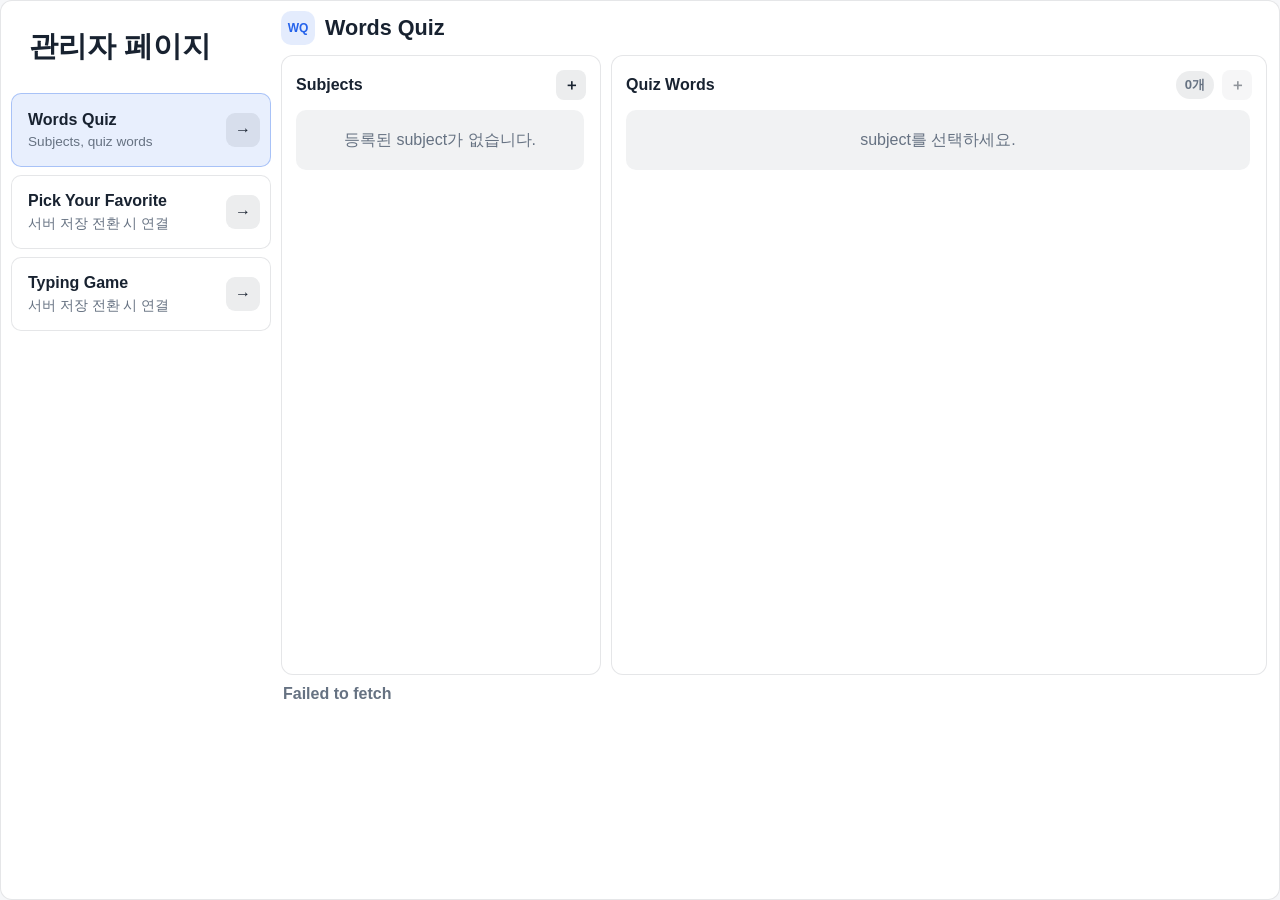
==== admin/index.html @ 8bca1c17 "관리자 페이지 추가" ====
<!doctype html>
<html lang="ko">
  <head>
    <meta charset="UTF-8" />
    <meta name="viewport" content="width=device-width, initial-scale=1.0" />
    <link rel="icon" href="../favicon.ico" type="image/x-icon" />
    <title>Playground Admin</title>
    <link rel="stylesheet" href="./styles.css" />
  </head>
  <body>
    <main class="admin-page">
      <section class="admin-shell">
        <aside class="admin-sidebar">
          <header class="admin-header">
            <h1>관리자 페이지</h1>
          </header>

          <nav class="module-nav" aria-label="관리 모듈">
            <div class="module-button is-active" data-module-id="words-quiz">
              <button class="module-button__select" type="button">
                <strong>Words Quiz</strong>
                <span>Subjects, quiz words</span>
              </button>
              <a class="module-button__link" href="../words-quiz/" aria-label="Words Quiz 페이지로 이동" title="페이지로 이동">→</a>
            </div>
            <div class="module-button" data-module-id="pick-your-favorite">
              <button class="module-button__select" type="button">
                <strong>Pick Your Favorite</strong>
                <span>서버 저장 전환 시 연결</span>
              </button>
              <a class="module-button__link" href="../pick-your-favorite/" aria-label="Pick Your Favorite 페이지로 이동" title="페이지로 이동">→</a>
            </div>
            <div class="module-button" data-module-id="typing-game">
              <button class="module-button__select" type="button">
                <strong>Typing Game</strong>
                <span>서버 저장 전환 시 연결</span>
              </button>
              <a class="module-button__link" href="../typing-game/" aria-label="Typing Game 페이지로 이동" title="페이지로 이동">→</a>
            </div>
          </nav>
        </aside>

        <section class="admin-content">
          <section class="module-panel" id="wordsQuizPanel" data-module-panel="words-quiz">
            <div class="panel-top">
              <div class="panel-title">
                <span class="panel-title__icon" aria-hidden="true">WQ</span>
                <h2>Words Quiz</h2>
              </div>
            </div>

            <div class="workspace-grid">
              <section class="data-panel">
                <div class="panel-heading">
                  <h3>Subjects</h3>
                  <div class="panel-heading__actions">
                    <button class="icon-button" id="newSubjectButton" type="button" aria-label="새 subject" title="새 subject">＋</button>
                  </div>
                </div>
                <div class="item-list" id="subjectList"></div>
              </section>

              <section class="data-panel words-panel">
                <div class="panel-heading">
                  <h3 id="wordListTitle">Quiz Words</h3>
                  <div class="panel-heading__actions">
                    <span class="count-pill" id="wordCountText">0개</span>
                    <button class="icon-button" id="newWordButton" type="button" aria-label="새 quiz word" title="새 quiz word">＋</button>
                  </div>
                </div>
                <div class="item-list word-list" id="wordList"></div>
              </section>
            </div>

            <p class="status-line" id="statusLine" aria-live="polite"></p>
          </section>

          <section class="module-panel is-hidden" data-module-panel="pick-your-favorite">
            <div class="empty-module">
              <h2>Pick Your Favorite</h2>
              <p>
                현재는 JSON/클라이언트 데이터 중심 구조입니다. 서버 저장 방식으로 전환되면 이 admin 모듈에 항목 추가, 편집, 삭제 화면을 연결할 수 있도록 영역을
                예약했습니다.
              </p>
            </div>
          </section>

          <section class="module-panel is-hidden" data-module-panel="typing-game">
            <div class="empty-module">
              <h2>Typing Game</h2>
              <p>문장 또는 단어 데이터가 API로 이동하면 동일한 admin 패턴으로 CRUD 기능을 추가할 수 있습니다.</p>
            </div>
          </section>
        </section>
      </section>
    </main>

    <dialog class="editor-dialog" id="subjectDialog">
      <form class="editor-form" id="subjectForm" method="dialog">
        <div class="form-title">
          <h3>Subject 편집</h3>
          <span id="subjectModeText">새 subject</span>
        </div>
        <input id="subjectIdInput" name="id" type="hidden" />
        <label>
          <span>Title</span>
          <input id="subjectTitleInput" name="title" type="text" required />
        </label>
        <label>
          <span>Description</span>
          <textarea id="subjectDescriptionInput" name="description" rows="3"></textarea>
        </label>
        <div class="form-actions">
          <button class="danger-button" id="deleteSubjectButton" type="button" disabled>삭제</button>
          <button class="ghost-button" id="cancelSubjectButton" type="button">취소</button>
          <button class="primary-button" type="submit">저장</button>
        </div>
      </form>
    </dialog>

    <dialog class="editor-dialog" id="wordDialog">
      <form class="editor-form" id="wordForm" method="dialog">
        <div class="form-title">
          <h3>Quiz Word 편집</h3>
          <span id="wordModeText">새 quiz word</span>
        </div>
        <input id="wordIdInput" name="id" type="hidden" />
        <label>
          <span>Subject</span>
          <input id="wordSubjectInput" name="subjectId" type="hidden" required />
          <div class="custom-select" id="wordSubjectSelect">
            <button class="custom-select__button" id="wordSubjectSelectButton" type="button" aria-haspopup="listbox" aria-expanded="false">Subject 선택</button>
            <div class="custom-select__menu" id="wordSubjectSelectMenu" role="listbox" hidden></div>
          </div>
        </label>
        <div class="form-row">
          <label>
            <span>Abbreviation</span>
            <input id="abbreviationInput" name="abbreviation" type="text" required />
          </label>
          <label>
            <span>Full name</span>
            <input id="fullNameInput" name="fullName" type="text" required />
          </label>
        </div>
        <label>
          <span>Description</span>
          <textarea id="wordDescriptionInput" name="description" rows="5"></textarea>
        </label>
        <div class="form-actions">
          <button class="ghost-button" id="cancelWordButton" type="button">취소</button>
          <button class="primary-button" type="submit">저장</button>
        </div>
      </form>
    </dialog>

    <dialog class="confirm-dialog" id="deleteWordDialog">
      <div class="confirm-dialog__content">
        <h3>Quiz Word 삭제</h3>
        <p id="deleteWordMessage">선택한 quiz word를 삭제할까요?</p>
        <div class="form-actions">
          <button class="ghost-button" id="cancelDeleteWordButton" type="button">취소</button>
          <button class="danger-button" id="confirmDeleteWordButton" type="button">삭제</button>
        </div>
      </div>
    </dialog>

    <dialog class="detail-dialog" id="wordDetailDialog">
      <div class="detail-dialog__content">
        <div class="detail-dialog__top">
          <div>
            <h3 id="wordDetailAbbreviation">Quiz Word</h3>
          </div>
          <button class="icon-button" id="closeWordDetailButton" type="button" aria-label="닫기" title="닫기">×</button>
        </div>
        <dl class="detail-list">
          <div>
            <dt>Full name</dt>
            <dd id="wordDetailFullName"></dd>
          </div>
          <div>
            <dt>Description</dt>
            <dd id="wordDetailDescription"></dd>
          </div>
        </dl>
      </div>
    </dialog>

    <script src="./admin.js"></script>
  </body>
</html>
---- admin/styles.css ----
:root {
  --page-bg: #f6f7f9;
  --panel: #fff;
  --line: rgba(23, 34, 48, 0.11);
  --text: #182230;
  --muted: #667282;
  --blue: #2563eb;
  --blue-dark: #1d4ed8;
  --danger: #dc2626;
  --danger-bg: rgba(220, 38, 38, 0.1);
}

* {
  box-sizing: border-box;
}

[hidden] {
  display: none !important;
}

html,
body {
  margin: 0;
  min-height: 100%;
}

body {
  min-height: 100vh;
  overflow: hidden;
  font-family: 'Segoe UI', Arial, sans-serif;
  color: var(--text);
  background: var(--page-bg);
}

button,
input,
select,
textarea {
  font: inherit;
}

button {
  cursor: pointer;
}

a {
  color: inherit;
}

.admin-page {
  height: 100vh;
  padding: 0px;
  overflow: hidden;
}

.admin-header,
.admin-shell,
.admin-sidebar,
.data-panel,
.editor-form,
.editor-dialog,
.empty-module {
  border: 1px solid var(--line);
  background: var(--panel);
}

.admin-header {
  display: flex;
  align-items: center;
  justify-content: space-between;
  gap: 16px;
  border: 0;
  padding: 16px 18px;
  border-radius: 12px;
}

h1,
h2,
h3 {
  margin: 0;
}

h1 {
  font-size: 1.8rem;
}

h2 {
  font-size: 1.35rem;
}

h3 {
  font-size: 1rem;
}

.admin-links,
.form-actions,
.panel-heading,
.panel-top,
.form-title {
  display: flex;
  align-items: center;
  gap: 10px;
}

.admin-links a,
.ghost-button,
.primary-button,
.danger-button {
  min-height: 38px;
  display: inline-flex;
  align-items: center;
  justify-content: center;
  border: 0;
  border-radius: 10px;
  padding: 8px 12px;
  font-weight: 800;
  text-decoration: none;
  white-space: nowrap;
}

.admin-links a,
.ghost-button {
  background: rgba(23, 34, 48, 0.08);
  color: var(--text);
}

.primary-button {
  background: var(--blue);
  color: white;
  box-shadow: 0 10px 20px rgba(37, 99, 235, 0.16);
}

.primary-button:hover {
  background: var(--blue-dark);
}

.danger-button {
  background: var(--danger-bg);
  color: var(--danger);
}

button:disabled {
  cursor: not-allowed;
  opacity: 0.48;
}

.admin-shell {
  height: 100%;
  min-height: 0;
  display: grid;
  grid-template-columns: 260px minmax(0, 1fr);
  gap: 10px;
  padding: 10px;
  border-radius: 12px;
  overflow: hidden;
}

.admin-sidebar {
  min-height: 0;
  display: grid;
  grid-template-rows: auto minmax(0, 1fr);
  gap: 10px;
  padding: 0;
  border: 0;
  border-radius: 12px;
  overflow: hidden;
}

.module-nav {
  display: grid;
  align-content: start;
  gap: 8px;
  border: 0;
  overflow-y: auto;
}

.module-button {
  width: 100%;
  min-height: 74px;
  display: grid;
  grid-template-columns: minmax(0, 1fr) 34px;
  align-items: center;
  gap: 8px;
  padding: 10px;
  border: 1px solid var(--line);
  border-radius: 10px;
  background: rgba(255, 255, 255, 0.62);
  color: var(--text);
  text-align: left;
}

.module-button__select {
  min-width: 0;
  display: grid;
  gap: 5px;
  border: 0;
  background: transparent;
  color: inherit;
  text-align: left;
}

.module-button__link {
  width: 34px;
  height: 34px;
  display: inline-grid;
  place-items: center;
  border-radius: 9px;
  background: rgba(23, 34, 48, 0.08);
  color: var(--text);
  font-weight: 900;
  text-decoration: none;
}

.module-button__link:hover {
  background: rgba(37, 99, 235, 0.14);
  color: var(--blue);
}

.module-button.is-active {
  border-color: rgba(37, 99, 235, 0.32);
  background: rgba(37, 99, 235, 0.1);
}

.module-button__select span {
  color: var(--muted);
  font-size: 0.85rem;
}

.admin-content {
  height: 100%;
  min-width: 0;
  overflow-x: hidden;
  overflow-y: auto;
  padding-right: 2px;
}

.module-panel.is-hidden {
  display: none;
}

.panel-top {
  justify-content: space-between;
  margin-bottom: 10px;
}

.panel-title {
  display: flex;
  align-items: center;
  gap: 10px;
}

.panel-title__icon {
  width: 34px;
  height: 34px;
  display: inline-grid;
  place-items: center;
  border-radius: 10px;
  background: rgba(37, 99, 235, 0.12);
  color: var(--blue);
  font-size: 0.75rem;
  font-weight: 900;
}

.workspace-grid {
  min-height: 0;
  display: grid;
  grid-template-columns: 320px minmax(0, 1fr);
  gap: 10px;
}

.data-panel,
.editor-form,
.editor-dialog,
.empty-module {
  border-radius: 12px;
}

.data-panel {
  min-height: 620px;
  display: flex;
  flex-direction: column;
  padding: 14px;
  overflow: hidden;
}

.panel-heading {
  flex: 0 0 auto;
  justify-content: space-between;
  margin-bottom: 10px;
}

.panel-heading__actions {
  display: flex;
  align-items: center;
  gap: 8px;
}

.count-pill {
  padding: 5px 9px;
  border-radius: 999px;
  background: rgba(23, 34, 48, 0.08);
  color: var(--muted);
  font-size: 0.82rem;
  font-weight: 800;
}

.item-list {
  flex: 1;
  min-height: 0;
  display: grid;
  align-content: start;
  gap: 8px;
  overflow-y: auto;
  padding-right: 2px;
}

.item-card {
  position: relative;
  width: 100%;
  display: grid;
  gap: 5px;
  padding: 12px;
  border: 1px solid var(--line);
  border-radius: 10px;
  background: rgba(255, 255, 255, 0.72);
  color: var(--text);
  text-align: left;
}

.item-card.is-current {
  border-color: rgba(37, 99, 235, 0.38);
  background: rgba(37, 99, 235, 0.1);
}

.item-card strong {
  font-size: 0.98rem;
}

.item-card span,
.item-card p {
  margin: 0;
  color: var(--muted);
  font-size: 0.88rem;
  line-height: 1.45;
}

.word-list .item-card {
  padding-right: 88px;
}

.subject-item {
  padding: 0;
}

.subject-item__content {
  width: 100%;
  display: grid;
  gap: 5px;
  padding: 12px 88px 12px 12px;
  border: 0;
  background: transparent;
  color: inherit;
  text-align: left;
}

.word-item__content {
  display: grid;
  grid-template-columns: minmax(74px, auto) minmax(0, 1fr);
  gap: 5px;
  cursor: pointer;
}

.word-item__content p {
  grid-column: 1 / -1;
}

.subject-item__actions,
.word-item__actions {
  position: absolute;
  top: 8px;
  right: 8px;
  display: flex;
  gap: 6px;
  opacity: 0;
  pointer-events: none;
  transition: opacity 0.16s ease;
}

.subject-item:hover .subject-item__actions,
.subject-item:focus-within .subject-item__actions,
.word-item:hover .word-item__actions,
.word-item:focus-within .word-item__actions {
  opacity: 1;
  pointer-events: auto;
}

.icon-button {
  width: 30px;
  height: 30px;
  display: inline-grid;
  place-items: center;
  border: 0;
  border-radius: 8px;
  background: rgba(23, 34, 48, 0.08);
  color: var(--text);
  font-size: 0.95rem;
  font-weight: 900;
}

.icon-button:hover {
  background: rgba(37, 99, 235, 0.14);
}

.icon-button--danger {
  color: var(--danger);
}

.icon-button--danger:hover {
  background: var(--danger-bg);
}

.editor-form {
  display: grid;
  gap: 12px;
  padding: 14px;
}

.editor-dialog {
  width: min(620px, calc(100vw - 32px));
  padding: 0;
  color: var(--text);
}

.confirm-dialog {
  width: min(420px, calc(100vw - 32px));
  padding: 0;
  border: 1px solid var(--line);
  border-radius: 12px;
  background: var(--panel);
  color: var(--text);
}

.detail-dialog {
  width: min(560px, calc(100vw - 32px));
  padding: 0;
  border: 1px solid var(--line);
  border-radius: 16px;
  background: var(--panel);
  color: var(--text);
  box-shadow: 0 24px 70px rgba(23, 34, 48, 0.2);
}

.editor-dialog::backdrop,
.confirm-dialog::backdrop,
.detail-dialog::backdrop {
  background: rgba(23, 34, 48, 0.38);
}

.detail-dialog__content {
  display: grid;
  gap: 16px;
  padding: 18px;
}

.detail-dialog__top {
  display: flex;
  align-items: flex-start;
  justify-content: space-between;
  gap: 12px;
  padding: 16px;
  border-radius: 14px;
  background: linear-gradient(135deg, rgba(37, 99, 235, 0.12), rgba(23, 34, 48, 0.04));
}

.detail-dialog__label {
  margin: 0 0 6px;
  color: var(--muted);
  font-size: 0.76rem;
  font-weight: 900;
  letter-spacing: 0.08em;
  text-transform: uppercase;
}

.detail-dialog__top h3 {
  font-size: 1.7rem;
  line-height: 1.1;
}

.detail-list {
  display: grid;
  gap: 10px;
  margin: 0;
}

.detail-list div {
  display: grid;
  gap: 6px;
  padding: 14px;
  border: 1px solid rgba(23, 34, 48, 0.08);
  border-radius: 12px;
  background: rgba(246, 247, 249, 0.72);
}

.detail-list dt {
  color: var(--muted);
  font-size: 0.76rem;
  font-weight: 900;
  letter-spacing: 0.06em;
  text-transform: uppercase;
}

.detail-list dd {
  margin: 0;
  color: #4f5f72;
  line-height: 1.55;
  white-space: pre-line;
}

#wordDetailDescription {
  color: #7a8797;
  font-size: 0.92rem;
}

.confirm-dialog__content {
  display: grid;
  gap: 12px;
  padding: 16px;
}

.confirm-dialog__content p {
  margin: 0;
  color: var(--muted);
  line-height: 1.5;
}

.form-title {
  justify-content: space-between;
}

.form-title span {
  color: var(--muted);
  font-size: 0.85rem;
  font-weight: 800;
}

label {
  display: grid;
  gap: 7px;
  color: var(--muted);
  font-size: 0.84rem;
  font-weight: 800;
}

input,
select,
textarea {
  width: 100%;
  min-height: 42px;
  padding: 10px 12px;
  border: 1px solid rgba(23, 34, 48, 0.14);
  border-radius: 10px;
  background: rgba(255, 255, 255, 0.9);
  color: var(--text);
  outline: none;
}

textarea {
  resize: vertical;
  line-height: 1.5;
}

input:focus,
select:focus,
textarea:focus {
  border-color: rgba(37, 99, 235, 0.48);
  box-shadow: 0 0 0 3px rgba(37, 99, 235, 0.1);
}

.custom-select {
  position: relative;
}

.custom-select__button {
  width: 100%;
  min-height: 42px;
  display: flex;
  align-items: center;
  justify-content: space-between;
  padding: 10px 12px;
  border: 1px solid rgba(23, 34, 48, 0.14);
  border-radius: 10px;
  background: rgba(255, 255, 255, 0.9);
  color: var(--text);
  text-align: left;
}

.custom-select__button::after {
  content: '▾';
  color: var(--muted);
  font-size: 0.85rem;
}

.custom-select__button:focus-visible {
  border-color: rgba(37, 99, 235, 0.48);
  box-shadow: 0 0 0 3px rgba(37, 99, 235, 0.1);
  outline: none;
}

.custom-select__menu {
  position: absolute;
  z-index: 30;
  top: calc(100% + 6px);
  left: 0;
  right: 0;
  max-height: 220px;
  display: grid;
  gap: 4px;
  overflow-y: auto;
  padding: 6px;
  border: 1px solid var(--line);
  border-radius: 10px;
  background: var(--panel);
  box-shadow: 0 18px 40px rgba(23, 34, 48, 0.14);
}

.custom-select__option {
  min-height: 36px;
  padding: 8px 10px;
  border: 0;
  border-radius: 8px;
  background: transparent;
  color: var(--text);
  text-align: left;
}

.custom-select__option:hover,
.custom-select__option.is-selected {
  background: rgba(37, 99, 235, 0.1);
}

.form-row {
  display: grid;
  grid-template-columns: 0.7fr 1.3fr;
  gap: 10px;
}

.form-actions {
  justify-content: flex-end;
  flex-wrap: wrap;
}

.status-line {
  min-height: 1.5em;
  margin: 10px 2px 0;
  color: var(--muted);
  font-weight: 700;
}

.empty-state,
.empty-module {
  color: var(--muted);
  line-height: 1.5;
}

.empty-state {
  padding: 18px;
  border-radius: 10px;
  background: rgba(23, 34, 48, 0.06);
  text-align: center;
}

.empty-module {
  min-height: 420px;
  display: grid;
  place-content: center;
  gap: 8px;
  padding: 28px;
  text-align: center;
}

.empty-module p:last-child {
  max-width: 620px;
  margin: 0;
}

@media (max-width: 1180px) {
  .workspace-grid {
    grid-template-columns: 280px minmax(0, 1fr);
  }
}

@media (max-width: 820px) {
  body,
  .admin-page {
    height: auto;
    min-height: 100vh;
    overflow: visible;
  }

  .admin-page {
    padding: 0px;
  }

  .admin-header,
  .admin-shell,
  .admin-sidebar,
  .workspace-grid,
  .form-row {
    grid-template-columns: 1fr;
  }

  .admin-header {
    align-items: stretch;
    flex-direction: column;
  }

  .admin-shell {
    height: auto;
    min-height: 0;
    overflow: visible;
  }

  .admin-sidebar {
    overflow: visible;
  }

  .module-nav,
  .admin-content {
    overflow: visible;
  }

  .data-panel {
    min-height: 320px;
  }

  .admin-links,
  .form-actions {
    justify-content: flex-start;
    flex-wrap: wrap;
  }
}
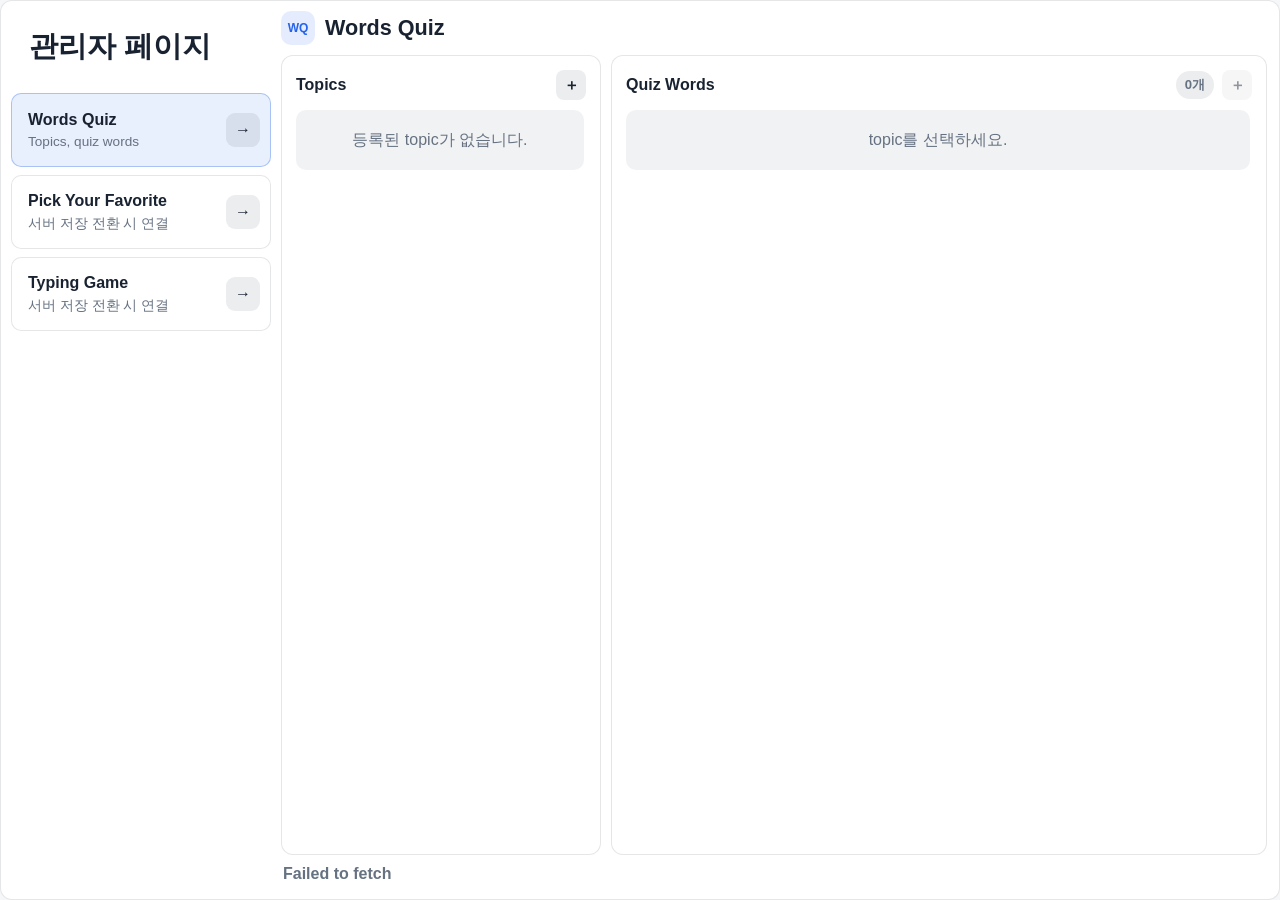
==== commit 1623e4b2: "db 테이블이름 변경" ====
--- a/admin/index.html
+++ b/admin/index.html
@@ -19,7 +19,7 @@
             <div class="module-button is-active" data-module-id="words-quiz">
               <button class="module-button__select" type="button">
                 <strong>Words Quiz</strong>
-                <span>Subjects, quiz words</span>
+                <span>Topics, quiz words</span>
               </button>
               <a class="module-button__link" href="../words-quiz/" aria-label="Words Quiz 페이지로 이동" title="페이지로 이동">→</a>
             </div>
@@ -52,12 +52,12 @@
             <div class="workspace-grid">
               <section class="data-panel">
                 <div class="panel-heading">
-                  <h3>Subjects</h3>
+                  <h3>Topics</h3>
                   <div class="panel-heading__actions">
-                    <button class="icon-button" id="newSubjectButton" type="button" aria-label="새 subject" title="새 subject">＋</button>
+                    <button class="icon-button" id="newTopicButton" type="button" aria-label="새 topic" title="새 topic">＋</button>
                   </div>
                 </div>
-                <div class="item-list" id="subjectList"></div>
+                <div class="item-list" id="topicList"></div>
               </section>
 
               <section class="data-panel words-panel">
@@ -95,24 +95,24 @@
       </section>
     </main>
 
-    <dialog class="editor-dialog" id="subjectDialog">
-      <form class="editor-form" id="subjectForm" method="dialog">
+    <dialog class="editor-dialog" id="topicDialog">
+      <form class="editor-form" id="topicForm" method="dialog">
         <div class="form-title">
-          <h3>Subject 편집</h3>
-          <span id="subjectModeText">새 subject</span>
+          <h3>Topic 편집</h3>
+          <span id="topicModeText">새 topic</span>
         </div>
-        <input id="subjectIdInput" name="id" type="hidden" />
+        <input id="topicIdInput" name="id" type="hidden" />
         <label>
           <span>Title</span>
-          <input id="subjectTitleInput" name="title" type="text" required />
+          <input id="topicTitleInput" name="title" type="text" required />
         </label>
         <label>
           <span>Description</span>
-          <textarea id="subjectDescriptionInput" name="description" rows="3"></textarea>
+          <textarea id="topicDescriptionInput" name="description" rows="3"></textarea>
         </label>
         <div class="form-actions">
-          <button class="danger-button" id="deleteSubjectButton" type="button" disabled>삭제</button>
-          <button class="ghost-button" id="cancelSubjectButton" type="button">취소</button>
+          <button class="danger-button" id="deleteTopicButton" type="button" disabled>삭제</button>
+          <button class="ghost-button" id="cancelTopicButton" type="button">취소</button>
           <button class="primary-button" type="submit">저장</button>
         </div>
       </form>
@@ -126,11 +126,11 @@
         </div>
         <input id="wordIdInput" name="id" type="hidden" />
         <label>
-          <span>Subject</span>
-          <input id="wordSubjectInput" name="subjectId" type="hidden" required />
-          <div class="custom-select" id="wordSubjectSelect">
-            <button class="custom-select__button" id="wordSubjectSelectButton" type="button" aria-haspopup="listbox" aria-expanded="false">Subject 선택</button>
-            <div class="custom-select__menu" id="wordSubjectSelectMenu" role="listbox" hidden></div>
+          <span>Topic</span>
+          <input id="wordTopicInput" name="topicId" type="hidden" required />
+          <div class="custom-select" id="wordTopicSelect">
+            <button class="custom-select__button" id="wordTopicSelectButton" type="button" aria-haspopup="listbox" aria-expanded="false">Topic 선택</button>
+            <div class="custom-select__menu" id="wordTopicSelectMenu" role="listbox" hidden></div>
           </div>
         </label>
         <div class="form-row">
@@ -186,6 +186,7 @@
       </div>
     </dialog>
 
+    <script src="../shared/cloudflare-api.js"></script>
     <script src="./admin.js"></script>
   </body>
 </html>
--- a/admin/styles.css
+++ b/admin/styles.css
@@ -228,10 +228,19 @@
 
 .admin-content {
   height: 100%;
+  min-height: 0;
   min-width: 0;
   overflow-x: hidden;
   overflow-y: auto;
   padding-right: 2px;
+}
+
+.module-panel {
+  height: 100%;
+  min-height: 0;
+  display: flex;
+  flex-direction: column;
+  overflow: hidden;
 }
 
 .module-panel.is-hidden {
@@ -262,6 +271,7 @@
 }
 
 .workspace-grid {
+  flex: 1;
   min-height: 0;
   display: grid;
   grid-template-columns: 320px minmax(0, 1fr);
@@ -276,7 +286,7 @@
 }
 
 .data-panel {
-  min-height: 620px;
+  min-height: 0;
   display: flex;
   flex-direction: column;
   padding: 14px;
@@ -348,11 +358,11 @@
   padding-right: 88px;
 }
 
-.subject-item {
+.topic-item {
   padding: 0;
 }
 
-.subject-item__content {
+.topic-item__content {
   width: 100%;
   display: grid;
   gap: 5px;
@@ -374,7 +384,7 @@
   grid-column: 1 / -1;
 }
 
-.subject-item__actions,
+.topic-item__actions,
 .word-item__actions {
   position: absolute;
   top: 8px;
@@ -386,8 +396,8 @@
   transition: opacity 0.16s ease;
 }
 
-.subject-item:hover .subject-item__actions,
-.subject-item:focus-within .subject-item__actions,
+.topic-item:hover .topic-item__actions,
+.topic-item:focus-within .topic-item__actions,
 .word-item:hover .word-item__actions,
 .word-item:focus-within .word-item__actions {
   opacity: 1;
@@ -729,6 +739,11 @@
     overflow: visible;
   }
 
+  .module-panel {
+    height: auto;
+    overflow: visible;
+  }
+
   .data-panel {
     min-height: 320px;
   }
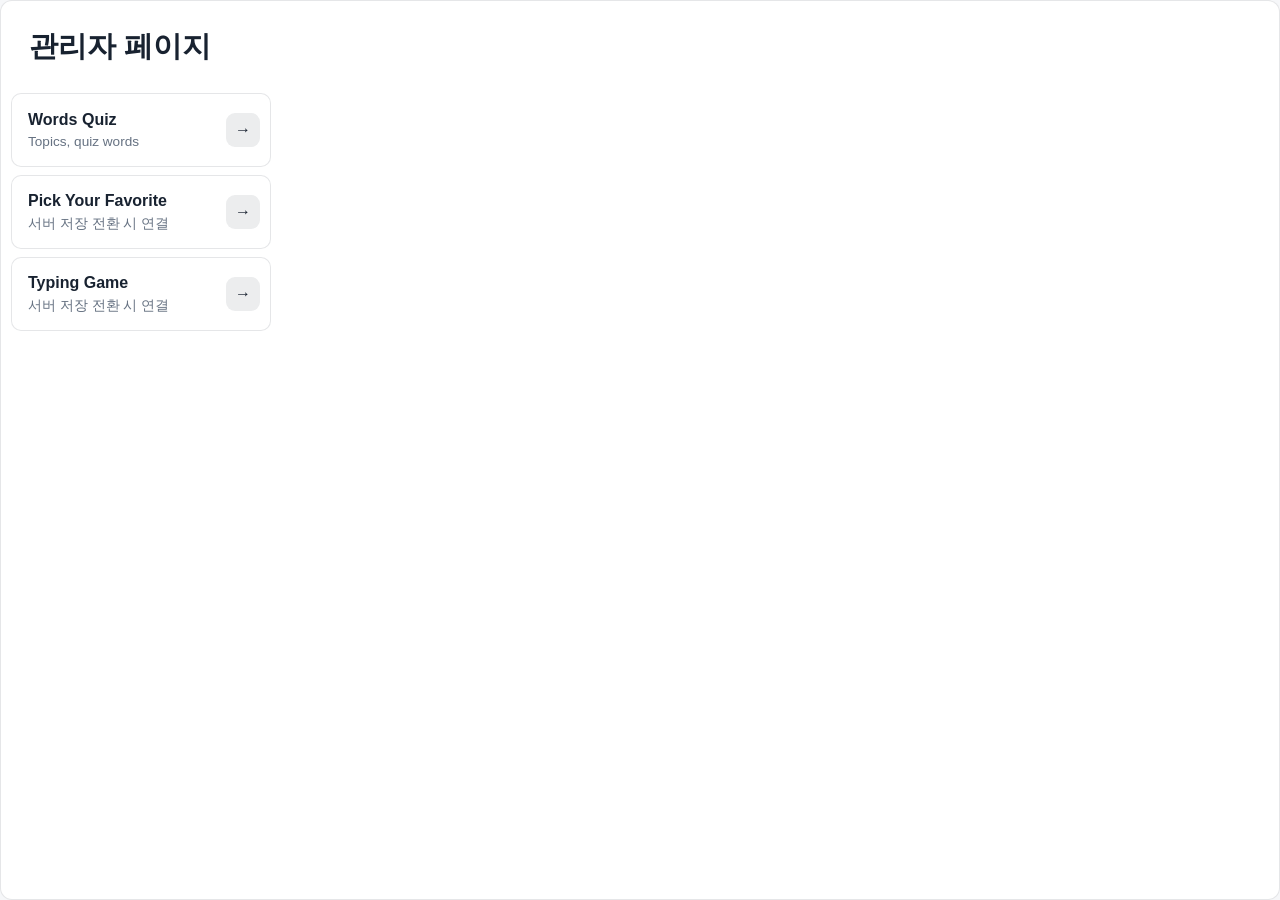
==== commit 502ef85d: "메뉴를 json 파일로 변경" ====
--- a/admin/index.html
+++ b/admin/index.html
@@ -16,7 +16,7 @@
           </header>
 
           <nav class="module-nav" aria-label="관리 모듈">
-            <div class="module-button is-active" data-module-id="words-quiz">
+            <div class="module-button" data-module-id="words-quiz">
               <button class="module-button__select" type="button">
                 <strong>Words Quiz</strong>
                 <span>Topics, quiz words</span>
@@ -41,7 +41,7 @@
         </aside>
 
         <section class="admin-content">
-          <section class="module-panel" id="wordsQuizPanel" data-module-panel="words-quiz">
+          <section class="module-panel is-hidden" id="wordsQuizPanel" data-module-panel="words-quiz">
             <div class="panel-top">
               <div class="panel-title">
                 <span class="panel-title__icon" aria-hidden="true">WQ</span>
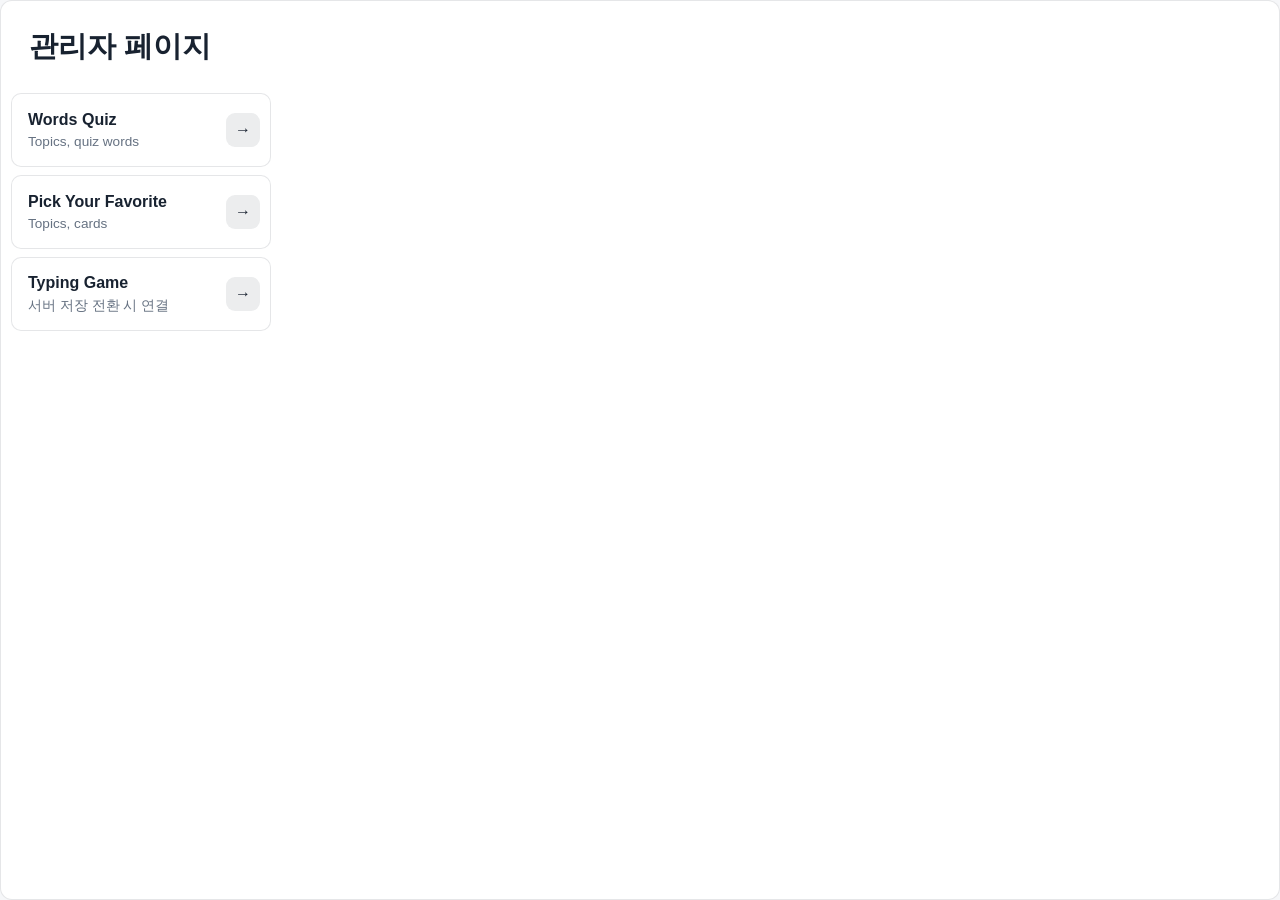
==== commit 2479be23: "json 파일제거후 서버에 api 사용하도록 변경" ====
--- a/admin/index.html
+++ b/admin/index.html
@@ -26,7 +26,7 @@
             <div class="module-button" data-module-id="pick-your-favorite">
               <button class="module-button__select" type="button">
                 <strong>Pick Your Favorite</strong>
-                <span>서버 저장 전환 시 연결</span>
+                <span>Topics, cards</span>
               </button>
               <a class="module-button__link" href="../pick-your-favorite/" aria-label="Pick Your Favorite 페이지로 이동" title="페이지로 이동">→</a>
             </div>
@@ -75,14 +75,38 @@
             <p class="status-line" id="statusLine" aria-live="polite"></p>
           </section>
 
-          <section class="module-panel is-hidden" data-module-panel="pick-your-favorite">
-            <div class="empty-module">
-              <h2>Pick Your Favorite</h2>
-              <p>
-                현재는 JSON/클라이언트 데이터 중심 구조입니다. 서버 저장 방식으로 전환되면 이 admin 모듈에 항목 추가, 편집, 삭제 화면을 연결할 수 있도록 영역을
-                예약했습니다.
-              </p>
-            </div>
+          <section class="module-panel is-hidden" id="favoritePanel" data-module-panel="pick-your-favorite">
+            <div class="panel-top">
+              <div class="panel-title">
+                <span class="panel-title__icon" aria-hidden="true">PF</span>
+                <h2>Pick Your Favorite</h2>
+              </div>
+            </div>
+
+            <div class="workspace-grid">
+              <section class="data-panel">
+                <div class="panel-heading">
+                  <h3>Favorite Topics</h3>
+                  <div class="panel-heading__actions">
+                    <button class="icon-button" id="newFavoriteTopicButton" type="button" aria-label="새 favorite topic" title="새 favorite topic">＋</button>
+                  </div>
+                </div>
+                <div class="item-list" id="favoriteTopicList"></div>
+              </section>
+
+              <section class="data-panel words-panel">
+                <div class="panel-heading">
+                  <h3 id="favoriteCardListTitle">Favorite Cards</h3>
+                  <div class="panel-heading__actions">
+                    <span class="count-pill" id="favoriteCardCountText">0개</span>
+                    <button class="icon-button" id="newFavoriteCardButton" type="button" aria-label="새 favorite card" title="새 favorite card">＋</button>
+                  </div>
+                </div>
+                <div class="item-list word-list" id="favoriteCardList"></div>
+              </section>
+            </div>
+
+            <p class="status-line" id="favoriteStatusLine" aria-live="polite"></p>
           </section>
 
           <section class="module-panel is-hidden" data-module-panel="typing-game">
@@ -154,6 +178,96 @@
       </form>
     </dialog>
 
+    <dialog class="editor-dialog" id="favoriteTopicDialog">
+      <form class="editor-form" id="favoriteTopicForm" method="dialog">
+        <div class="form-title">
+          <h3>Favorite Topic 편집</h3>
+          <span id="favoriteTopicModeText">새 favorite topic</span>
+        </div>
+        <input id="favoriteTopicIdInput" name="id" type="hidden" />
+        <div class="form-row">
+          <label>
+            <span>Value</span>
+            <input id="favoriteTopicValueInput" name="value" type="text" required />
+          </label>
+          <label>
+            <span>Era</span>
+            <input id="favoriteTopicEraInput" name="era" type="number" inputmode="numeric" />
+          </label>
+        </div>
+        <label>
+          <span>Label</span>
+          <input id="favoriteTopicLabelInput" name="label" type="text" required />
+        </label>
+        <div class="form-row">
+          <label>
+            <span>Country</span>
+            <input id="favoriteTopicCountryInput" name="country" type="text" />
+          </label>
+          <label>
+            <span>Icon</span>
+            <input id="favoriteTopicIconInput" name="icon" type="text" />
+          </label>
+        </div>
+        <div class="form-actions">
+          <button class="danger-button" id="deleteFavoriteTopicButton" type="button" disabled>삭제</button>
+          <button class="ghost-button" id="cancelFavoriteTopicButton" type="button">취소</button>
+          <button class="primary-button" type="submit">저장</button>
+        </div>
+      </form>
+    </dialog>
+
+    <dialog class="editor-dialog" id="favoriteCardDialog">
+      <form class="editor-form" id="favoriteCardForm" method="dialog">
+        <div class="form-title">
+          <h3>Favorite Card 편집</h3>
+          <span id="favoriteCardModeText">새 favorite card</span>
+        </div>
+        <input id="favoriteCardIdInput" name="id" type="hidden" />
+        <label>
+          <span>Topic</span>
+          <input id="favoriteCardTopicInput" name="topicId" type="hidden" required />
+          <div class="custom-select" id="favoriteCardTopicSelect">
+            <button class="custom-select__button" id="favoriteCardTopicSelectButton" type="button" aria-haspopup="listbox" aria-expanded="false">Topic 선택</button>
+            <div class="custom-select__menu" id="favoriteCardTopicSelectMenu" role="listbox" hidden></div>
+          </div>
+        </label>
+        <div class="form-row">
+          <label>
+            <span>Source card ID</span>
+            <input id="favoriteSourceCardIdInput" name="sourceCardId" type="number" inputmode="numeric" required />
+          </label>
+          <label>
+            <span>Name</span>
+            <input id="favoriteCardNameInput" name="name" type="text" required />
+          </label>
+        </div>
+        <label>
+          <span>Description</span>
+          <textarea id="favoriteCardDescriptionInput" name="description" rows="3"></textarea>
+        </label>
+        <label>
+          <span>Image</span>
+          <input id="favoriteCardImageInput" name="image" type="text" />
+        </label>
+        <div class="form-actions">
+          <button class="ghost-button" id="cancelFavoriteCardButton" type="button">취소</button>
+          <button class="primary-button" type="submit">저장</button>
+        </div>
+      </form>
+    </dialog>
+
+    <dialog class="confirm-dialog" id="deleteFavoriteCardDialog">
+      <div class="confirm-dialog__content">
+        <h3>Favorite Card 삭제</h3>
+        <p id="deleteFavoriteCardMessage">선택한 favorite card를 삭제할까요?</p>
+        <div class="form-actions">
+          <button class="ghost-button" id="cancelDeleteFavoriteCardButton" type="button">취소</button>
+          <button class="danger-button" id="confirmDeleteFavoriteCardButton" type="button">삭제</button>
+        </div>
+      </div>
+    </dialog>
+
     <dialog class="confirm-dialog" id="deleteWordDialog">
       <div class="confirm-dialog__content">
         <h3>Quiz Word 삭제</h3>
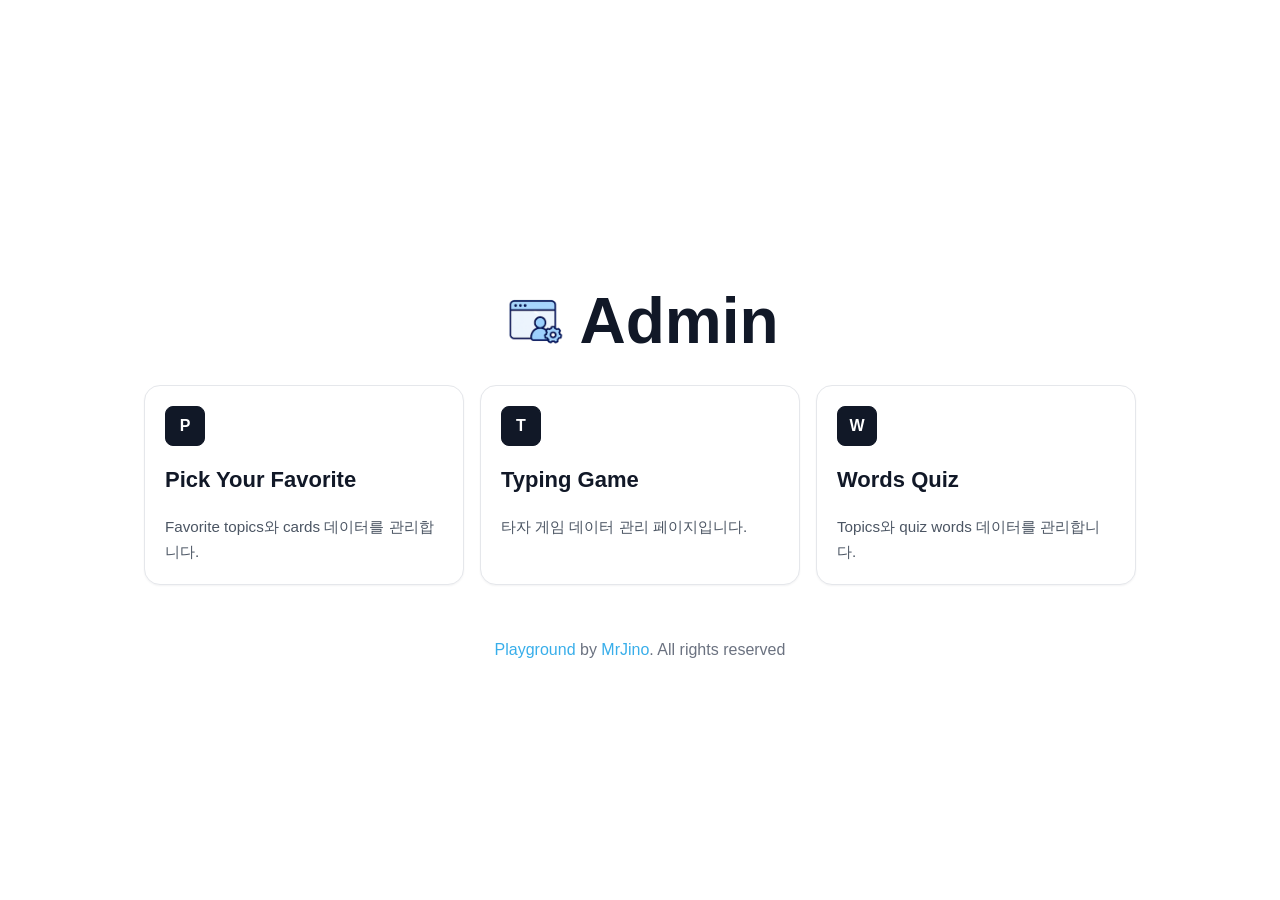
==== commit 2ee553bd: "admin 페이지" ====
--- a/admin/index.html
+++ b/admin/index.html
@@ -7,300 +7,44 @@
     <title>Playground Admin</title>
     <link rel="stylesheet" href="./styles.css" />
   </head>
-  <body>
-    <main class="admin-page">
-      <section class="admin-shell">
-        <aside class="admin-sidebar">
-          <header class="admin-header">
-            <h1>관리자 페이지</h1>
-          </header>
+  <body class="admin-home-body">
+    <main class="admin-home-page">
+      <div class="admin-home-inner">
+        <header class="admin-home-header fade-in">
+          <div class="admin-brand">
+            <img src="../assets/icons/admin_icon.png" alt="" class="admin-brand__icon" aria-hidden="true" />
+            <span class="admin-brand__text">
+              <strong>Admin</strong>
+            </span>
+          </div>
+        </header>
 
-          <nav class="module-nav" aria-label="관리 모듈">
-            <div class="module-button" data-module-id="words-quiz">
-              <button class="module-button__select" type="button">
-                <strong>Words Quiz</strong>
-                <span>Topics, quiz words</span>
-              </button>
-              <a class="module-button__link" href="../words-quiz/" aria-label="Words Quiz 페이지로 이동" title="페이지로 이동">→</a>
-            </div>
-            <div class="module-button" data-module-id="pick-your-favorite">
-              <button class="module-button__select" type="button">
-                <strong>Pick Your Favorite</strong>
-                <span>Topics, cards</span>
-              </button>
-              <a class="module-button__link" href="../pick-your-favorite/" aria-label="Pick Your Favorite 페이지로 이동" title="페이지로 이동">→</a>
-            </div>
-            <div class="module-button" data-module-id="typing-game">
-              <button class="module-button__select" type="button">
-                <strong>Typing Game</strong>
-                <span>서버 저장 전환 시 연결</span>
-              </button>
-              <a class="module-button__link" href="../typing-game/" aria-label="Typing Game 페이지로 이동" title="페이지로 이동">→</a>
-            </div>
-          </nav>
-        </aside>
+        <section class="admin-app-grid" aria-label="관리 페이지 메뉴">
+          <a class="admin-app-card fade-in delay-1" href="./pick-your-favorite/">
+            <div class="admin-app-card__icon">P</div>
+            <h2>Pick Your Favorite</h2>
+            <p>Favorite topics와 cards 데이터를 관리합니다.</p>
+          </a>
 
-        <section class="admin-content">
-          <section class="module-panel is-hidden" id="wordsQuizPanel" data-module-panel="words-quiz">
-            <div class="panel-top">
-              <div class="panel-title">
-                <span class="panel-title__icon" aria-hidden="true">WQ</span>
-                <h2>Words Quiz</h2>
-              </div>
-            </div>
+          <a class="admin-app-card fade-in delay-2" href="./typing-game/">
+            <div class="admin-app-card__icon">T</div>
+            <h2>Typing Game</h2>
+            <p>타자 게임 데이터 관리 페이지입니다.</p>
+          </a>
 
-            <div class="workspace-grid">
-              <section class="data-panel">
-                <div class="panel-heading">
-                  <h3>Topics</h3>
-                  <div class="panel-heading__actions">
-                    <button class="icon-button" id="newTopicButton" type="button" aria-label="새 topic" title="새 topic">＋</button>
-                  </div>
-                </div>
-                <div class="item-list" id="topicList"></div>
-              </section>
+          <a class="admin-app-card fade-in delay-3" href="./words-quiz/">
+            <div class="admin-app-card__icon">W</div>
+            <h2>Words Quiz</h2>
+            <p>Topics와 quiz words 데이터를 관리합니다.</p>
+          </a>
+        </section>
 
-              <section class="data-panel words-panel">
-                <div class="panel-heading">
-                  <h3 id="wordListTitle">Quiz Words</h3>
-                  <div class="panel-heading__actions">
-                    <span class="count-pill" id="wordCountText">0개</span>
-                    <button class="icon-button" id="newWordButton" type="button" aria-label="새 quiz word" title="새 quiz word">＋</button>
-                  </div>
-                </div>
-                <div class="item-list word-list" id="wordList"></div>
-              </section>
-            </div>
-
-            <p class="status-line" id="statusLine" aria-live="polite"></p>
-          </section>
-
-          <section class="module-panel is-hidden" id="favoritePanel" data-module-panel="pick-your-favorite">
-            <div class="panel-top">
-              <div class="panel-title">
-                <span class="panel-title__icon" aria-hidden="true">PF</span>
-                <h2>Pick Your Favorite</h2>
-              </div>
-            </div>
-
-            <div class="workspace-grid">
-              <section class="data-panel">
-                <div class="panel-heading">
-                  <h3>Favorite Topics</h3>
-                  <div class="panel-heading__actions">
-                    <button class="icon-button" id="newFavoriteTopicButton" type="button" aria-label="새 favorite topic" title="새 favorite topic">＋</button>
-                  </div>
-                </div>
-                <div class="item-list" id="favoriteTopicList"></div>
-              </section>
-
-              <section class="data-panel words-panel">
-                <div class="panel-heading">
-                  <h3 id="favoriteCardListTitle">Favorite Cards</h3>
-                  <div class="panel-heading__actions">
-                    <span class="count-pill" id="favoriteCardCountText">0개</span>
-                    <button class="icon-button" id="newFavoriteCardButton" type="button" aria-label="새 favorite card" title="새 favorite card">＋</button>
-                  </div>
-                </div>
-                <div class="item-list word-list" id="favoriteCardList"></div>
-              </section>
-            </div>
-
-            <p class="status-line" id="favoriteStatusLine" aria-live="polite"></p>
-          </section>
-
-          <section class="module-panel is-hidden" data-module-panel="typing-game">
-            <div class="empty-module">
-              <h2>Typing Game</h2>
-              <p>문장 또는 단어 데이터가 API로 이동하면 동일한 admin 패턴으로 CRUD 기능을 추가할 수 있습니다.</p>
-            </div>
-          </section>
-        </section>
-      </section>
+        <footer class="admin-home-footer fade-in delay-1">
+          <p class="admin-footer-text">
+            <a href="../">Playground</a> by <a href="https://mrjino.github.io/" target="_blank" rel="noopener noreferrer">MrJino</a>. All rights reserved
+          </p>
+        </footer>
+      </div>
     </main>
-
-    <dialog class="editor-dialog" id="topicDialog">
-      <form class="editor-form" id="topicForm" method="dialog">
-        <div class="form-title">
-          <h3>Topic 편집</h3>
-          <span id="topicModeText">새 topic</span>
-        </div>
-        <input id="topicIdInput" name="id" type="hidden" />
-        <label>
-          <span>Title</span>
-          <input id="topicTitleInput" name="title" type="text" required />
-        </label>
-        <label>
-          <span>Description</span>
-          <textarea id="topicDescriptionInput" name="description" rows="3"></textarea>
-        </label>
-        <div class="form-actions">
-          <button class="danger-button" id="deleteTopicButton" type="button" disabled>삭제</button>
-          <button class="ghost-button" id="cancelTopicButton" type="button">취소</button>
-          <button class="primary-button" type="submit">저장</button>
-        </div>
-      </form>
-    </dialog>
-
-    <dialog class="editor-dialog" id="wordDialog">
-      <form class="editor-form" id="wordForm" method="dialog">
-        <div class="form-title">
-          <h3>Quiz Word 편집</h3>
-          <span id="wordModeText">새 quiz word</span>
-        </div>
-        <input id="wordIdInput" name="id" type="hidden" />
-        <label>
-          <span>Topic</span>
-          <input id="wordTopicInput" name="topicId" type="hidden" required />
-          <div class="custom-select" id="wordTopicSelect">
-            <button class="custom-select__button" id="wordTopicSelectButton" type="button" aria-haspopup="listbox" aria-expanded="false">Topic 선택</button>
-            <div class="custom-select__menu" id="wordTopicSelectMenu" role="listbox" hidden></div>
-          </div>
-        </label>
-        <div class="form-row">
-          <label>
-            <span>Abbreviation</span>
-            <input id="abbreviationInput" name="abbreviation" type="text" required />
-          </label>
-          <label>
-            <span>Full name</span>
-            <input id="fullNameInput" name="fullName" type="text" required />
-          </label>
-        </div>
-        <label>
-          <span>Description</span>
-          <textarea id="wordDescriptionInput" name="description" rows="5"></textarea>
-        </label>
-        <div class="form-actions">
-          <button class="ghost-button" id="cancelWordButton" type="button">취소</button>
-          <button class="primary-button" type="submit">저장</button>
-        </div>
-      </form>
-    </dialog>
-
-    <dialog class="editor-dialog" id="favoriteTopicDialog">
-      <form class="editor-form" id="favoriteTopicForm" method="dialog">
-        <div class="form-title">
-          <h3>Favorite Topic 편집</h3>
-          <span id="favoriteTopicModeText">새 favorite topic</span>
-        </div>
-        <input id="favoriteTopicIdInput" name="id" type="hidden" />
-        <div class="form-row">
-          <label>
-            <span>Value</span>
-            <input id="favoriteTopicValueInput" name="value" type="text" required />
-          </label>
-          <label>
-            <span>Era</span>
-            <input id="favoriteTopicEraInput" name="era" type="number" inputmode="numeric" />
-          </label>
-        </div>
-        <label>
-          <span>Label</span>
-          <input id="favoriteTopicLabelInput" name="label" type="text" required />
-        </label>
-        <div class="form-row">
-          <label>
-            <span>Country</span>
-            <input id="favoriteTopicCountryInput" name="country" type="text" />
-          </label>
-          <label>
-            <span>Icon</span>
-            <input id="favoriteTopicIconInput" name="icon" type="text" />
-          </label>
-        </div>
-        <div class="form-actions">
-          <button class="danger-button" id="deleteFavoriteTopicButton" type="button" disabled>삭제</button>
-          <button class="ghost-button" id="cancelFavoriteTopicButton" type="button">취소</button>
-          <button class="primary-button" type="submit">저장</button>
-        </div>
-      </form>
-    </dialog>
-
-    <dialog class="editor-dialog" id="favoriteCardDialog">
-      <form class="editor-form" id="favoriteCardForm" method="dialog">
-        <div class="form-title">
-          <h3>Favorite Card 편집</h3>
-          <span id="favoriteCardModeText">새 favorite card</span>
-        </div>
-        <input id="favoriteCardIdInput" name="id" type="hidden" />
-        <label>
-          <span>Topic</span>
-          <input id="favoriteCardTopicInput" name="topicId" type="hidden" required />
-          <div class="custom-select" id="favoriteCardTopicSelect">
-            <button class="custom-select__button" id="favoriteCardTopicSelectButton" type="button" aria-haspopup="listbox" aria-expanded="false">Topic 선택</button>
-            <div class="custom-select__menu" id="favoriteCardTopicSelectMenu" role="listbox" hidden></div>
-          </div>
-        </label>
-        <div class="form-row">
-          <label>
-            <span>Source card ID</span>
-            <input id="favoriteSourceCardIdInput" name="sourceCardId" type="number" inputmode="numeric" required />
-          </label>
-          <label>
-            <span>Name</span>
-            <input id="favoriteCardNameInput" name="name" type="text" required />
-          </label>
-        </div>
-        <label>
-          <span>Description</span>
-          <textarea id="favoriteCardDescriptionInput" name="description" rows="3"></textarea>
-        </label>
-        <label>
-          <span>Image</span>
-          <input id="favoriteCardImageInput" name="image" type="text" />
-        </label>
-        <div class="form-actions">
-          <button class="ghost-button" id="cancelFavoriteCardButton" type="button">취소</button>
-          <button class="primary-button" type="submit">저장</button>
-        </div>
-      </form>
-    </dialog>
-
-    <dialog class="confirm-dialog" id="deleteFavoriteCardDialog">
-      <div class="confirm-dialog__content">
-        <h3>Favorite Card 삭제</h3>
-        <p id="deleteFavoriteCardMessage">선택한 favorite card를 삭제할까요?</p>
-        <div class="form-actions">
-          <button class="ghost-button" id="cancelDeleteFavoriteCardButton" type="button">취소</button>
-          <button class="danger-button" id="confirmDeleteFavoriteCardButton" type="button">삭제</button>
-        </div>
-      </div>
-    </dialog>
-
-    <dialog class="confirm-dialog" id="deleteWordDialog">
-      <div class="confirm-dialog__content">
-        <h3>Quiz Word 삭제</h3>
-        <p id="deleteWordMessage">선택한 quiz word를 삭제할까요?</p>
-        <div class="form-actions">
-          <button class="ghost-button" id="cancelDeleteWordButton" type="button">취소</button>
-          <button class="danger-button" id="confirmDeleteWordButton" type="button">삭제</button>
-        </div>
-      </div>
-    </dialog>
-
-    <dialog class="detail-dialog" id="wordDetailDialog">
-      <div class="detail-dialog__content">
-        <div class="detail-dialog__top">
-          <div>
-            <h3 id="wordDetailAbbreviation">Quiz Word</h3>
-          </div>
-          <button class="icon-button" id="closeWordDetailButton" type="button" aria-label="닫기" title="닫기">×</button>
-        </div>
-        <dl class="detail-list">
-          <div>
-            <dt>Full name</dt>
-            <dd id="wordDetailFullName"></dd>
-          </div>
-          <div>
-            <dt>Description</dt>
-            <dd id="wordDetailDescription"></dd>
-          </div>
-        </dl>
-      </div>
-    </dialog>
-
-    <script src="../shared/cloudflare-api.js"></script>
-    <script src="./admin.js"></script>
   </body>
 </html>
--- a/admin/styles.css
+++ b/admin/styles.css
@@ -11,6 +11,11 @@
 }
 
 * {
+  margin: 0;
+  padding: 0;
+}
+
+* {
   box-sizing: border-box;
 }
 
@@ -55,7 +60,6 @@
 
 .admin-header,
 .admin-shell,
-.admin-sidebar,
 .data-panel,
 .editor-form,
 .editor-dialog,
@@ -148,20 +152,9 @@
   height: 100%;
   min-height: 0;
   display: grid;
-  grid-template-columns: 260px minmax(0, 1fr);
+  grid-template-columns: minmax(0, 1fr);
   gap: 10px;
   padding: 10px;
-  border-radius: 12px;
-  overflow: hidden;
-}
-
-.admin-sidebar {
-  min-height: 0;
-  display: grid;
-  grid-template-rows: auto minmax(0, 1fr);
-  gap: 10px;
-  padding: 0;
-  border: 0;
   border-radius: 12px;
   overflow: hidden;
 }
@@ -189,6 +182,10 @@
   text-align: left;
 }
 
+.module-button--link {
+  text-decoration: none;
+}
+
 .module-button__select {
   min-width: 0;
   display: grid;
@@ -248,7 +245,9 @@
 }
 
 .panel-top {
+  min-height: 56px;
   justify-content: space-between;
+  align-items: center;
   margin-bottom: 10px;
 }
 
@@ -256,6 +255,9 @@
   display: flex;
   align-items: center;
   gap: 10px;
+  padding-left: 4px;
+  color: inherit;
+  text-decoration: none;
 }
 
 .panel-title__icon {
@@ -268,6 +270,7 @@
   color: var(--blue);
   font-size: 0.75rem;
   font-weight: 900;
+  object-fit: cover;
 }
 
 .workspace-grid {
@@ -296,7 +299,36 @@
 .panel-heading {
   flex: 0 0 auto;
   justify-content: space-between;
+  padding-left: 4px;
   margin-bottom: 10px;
+}
+
+.panel-heading__title {
+  min-width: 0;
+  display: flex;
+  align-items: center;
+  gap: 8px;
+}
+
+.panel-filter {
+  min-width: 0;
+  width: min(140px, 38vw);
+}
+
+.panel-filter span {
+  position: absolute;
+  width: 1px;
+  height: 1px;
+  overflow: hidden;
+  clip: rect(0 0 0 0);
+  white-space: nowrap;
+}
+
+.panel-filter input {
+  min-height: 36px;
+  padding: 8px 10px;
+  border-radius: 9px;
+  font-size: 0.88rem;
 }
 
 .panel-heading__actions {
@@ -356,6 +388,78 @@
 
 .word-list .item-card {
   padding-right: 88px;
+}
+
+.favorite-card-grid {
+  grid-template-columns: repeat(auto-fill, minmax(150px, 1fr));
+  align-content: start;
+  align-items: stretch;
+  gap: 10px;
+}
+
+.favorite-card-grid .empty-state {
+  grid-column: 1 / -1;
+}
+
+.favorite-card-item {
+  min-height: 320px;
+  align-content: start;
+  gap: 10px;
+  padding: 0;
+  overflow: visible;
+}
+
+.favorite-card-thumb {
+  width: 100%;
+  aspect-ratio: 63 / 88;
+  border-radius: 8px 8px 0 0;
+  background: rgba(23, 34, 48, 0.08);
+  object-fit: cover;
+}
+
+.favorite-card-thumb-button {
+  width: 100%;
+  display: block;
+  padding: 0;
+  border: 0;
+  background: transparent;
+}
+
+.favorite-card-thumb-button:focus-visible {
+  outline: 3px solid rgba(37, 99, 235, 0.3);
+  outline-offset: 2px;
+}
+
+.favorite-card-thumb--empty {
+  display: grid;
+  place-items: center;
+  color: var(--muted);
+  font-size: 2rem;
+  font-weight: 900;
+}
+
+.favorite-card-content {
+  min-width: 0;
+  display: grid;
+  gap: 4px;
+  padding: 0 10px 10px;
+}
+
+.favorite-card-content strong,
+.favorite-card-content span {
+  overflow: hidden;
+  text-overflow: ellipsis;
+  white-space: nowrap;
+}
+
+.favorite-card-content p {
+  display: -webkit-box;
+  overflow: hidden;
+  -webkit-box-orient: vertical;
+  -webkit-line-clamp: 2;
+  color: var(--muted);
+  font-size: 0.84rem;
+  line-height: 1.4;
 }
 
 .topic-item {
@@ -399,7 +503,9 @@
 .topic-item:hover .topic-item__actions,
 .topic-item:focus-within .topic-item__actions,
 .word-item:hover .word-item__actions,
-.word-item:focus-within .word-item__actions {
+.word-item:focus-within .word-item__actions,
+.favorite-card-item:hover .word-item__actions,
+.favorite-card-item:focus-within .word-item__actions {
   opacity: 1;
   pointer-events: auto;
 }
@@ -435,6 +541,15 @@
   padding: 14px;
 }
 
+.editor-dialog,
+.confirm-dialog,
+.detail-dialog {
+  position: fixed;
+  inset: 50% auto auto 50%;
+  margin: 0;
+  transform: translate(-50%, -50%);
+}
+
 .editor-dialog {
   width: min(620px, calc(100vw - 32px));
   padding: 0;
@@ -460,10 +575,78 @@
   box-shadow: 0 24px 70px rgba(23, 34, 48, 0.2);
 }
 
+.favorite-preview-dialog {
+  position: fixed;
+  inset: 50% auto auto 50%;
+  width: min(360px, calc(100vw - 32px));
+  max-height: calc(100vh - 32px);
+  margin: 0;
+  padding: 0;
+  border: 0;
+  background: transparent;
+  color: var(--text);
+  transform: translate(-50%, -50%);
+}
+
 .editor-dialog::backdrop,
 .confirm-dialog::backdrop,
-.detail-dialog::backdrop {
+.detail-dialog::backdrop,
+.favorite-preview-dialog::backdrop {
   background: rgba(23, 34, 48, 0.38);
+}
+
+.favorite-preview-card {
+  position: relative;
+  display: grid;
+  overflow: hidden;
+  border: 1px solid var(--line);
+  border-radius: 12px;
+  background: var(--panel);
+  box-shadow: 0 24px 70px rgba(23, 34, 48, 0.22);
+}
+
+.favorite-preview-close {
+  position: absolute;
+  z-index: 2;
+  top: 10px;
+  right: 10px;
+  background: rgba(255, 255, 255, 0.86);
+}
+
+.favorite-preview-media {
+  width: 100%;
+  background: rgba(23, 34, 48, 0.08);
+}
+
+.favorite-preview-media img,
+.favorite-preview-placeholder {
+  width: 100%;
+  aspect-ratio: 63 / 88;
+}
+
+.favorite-preview-media img {
+  display: block;
+  object-fit: cover;
+}
+
+.favorite-preview-placeholder {
+  display: grid;
+  place-items: center;
+  color: var(--muted);
+  font-size: 3rem;
+  font-weight: 900;
+}
+
+.favorite-preview-content {
+  display: grid;
+  gap: 8px;
+  padding: 14px;
+}
+
+.favorite-preview-content p {
+  margin: 0;
+  color: var(--muted);
+  line-height: 1.5;
 }
 
 .detail-dialog__content {
@@ -693,6 +876,183 @@
   margin: 0;
 }
 
+.empty-module__actions {
+  display: flex;
+  justify-content: center;
+  gap: 10px;
+  margin-top: 10px;
+}
+
+.admin-home-body {
+  overflow: auto;
+  background: #ffffff;
+  color: #111827;
+}
+
+.admin-home-page {
+  min-height: 100vh;
+  display: flex;
+  align-items: center;
+  justify-content: center;
+  padding: 6rem 1.5rem 3rem;
+}
+
+.admin-home-inner {
+  width: 100%;
+  max-width: 72rem;
+  margin: 0 auto;
+}
+
+.admin-home-header {
+  display: flex;
+  justify-content: center;
+  margin-bottom: 2rem;
+}
+
+.admin-brand {
+  display: inline-flex;
+  align-items: center;
+  gap: 0.875rem;
+  color: #111827;
+  text-decoration: none;
+}
+
+.admin-brand__icon {
+  width: 4rem;
+  height: 4rem;
+  border-radius: 1rem;
+  object-fit: cover;
+}
+
+.admin-brand__text {
+  display: grid;
+  gap: 0.35rem;
+}
+
+.admin-brand__text strong {
+  font-size: clamp(2.25rem, 6vw, 4rem);
+  line-height: 1;
+  font-weight: 800;
+}
+
+.admin-brand__text span {
+  color: #6b7280;
+  font-size: 0.95rem;
+  font-weight: 700;
+}
+
+.admin-app-grid {
+  display: grid;
+  grid-template-columns: repeat(3, minmax(0, 1fr));
+  max-width: 62rem;
+  margin: 0 auto;
+  gap: 1rem;
+}
+
+.admin-app-card {
+  display: flex;
+  min-height: 12rem;
+  flex-direction: column;
+  justify-content: flex-start;
+  gap: 1.25rem;
+  padding: 1.25rem;
+  border: 1px solid #e5e7eb;
+  border-radius: 1rem;
+  background: #ffffff;
+  color: #111827;
+  box-shadow: 0 1px 2px rgba(17, 24, 39, 0.05);
+  text-decoration: none;
+  transition:
+    border-color 0.3s ease,
+    box-shadow 0.3s ease,
+    transform 0.3s ease;
+}
+
+.admin-app-card:hover {
+  border-color: #111827;
+  box-shadow:
+    0 10px 15px -3px rgba(17, 24, 39, 0.1),
+    0 4px 6px -4px rgba(17, 24, 39, 0.1);
+  transform: translateY(-8px);
+}
+
+.admin-app-card__icon {
+  display: grid;
+  width: 2.5rem;
+  height: 2.5rem;
+  place-items: center;
+  border: 1px solid #111827;
+  border-radius: 0.5rem;
+  background: #111827;
+  color: #ffffff;
+  font-weight: 800;
+}
+
+.admin-app-card h2 {
+  font-size: 1.375rem;
+  line-height: 1.3;
+  font-weight: 800;
+}
+
+.admin-app-card p {
+  color: #4b5563;
+  font-size: 0.95rem;
+  line-height: 1.65;
+}
+
+.admin-home-footer {
+  display: flex;
+  justify-content: center;
+  margin-top: 2rem;
+  padding-top: 1.5rem;
+}
+
+.admin-footer-text {
+  color: #6b7280;
+  font-size: 1rem;
+}
+
+.admin-footer-text a {
+  color: #38aeea;
+  text-decoration: none;
+}
+
+.admin-footer-text a:hover {
+  color: #082063;
+  text-decoration: underline;
+}
+
+@keyframes fadeIn {
+  from {
+    opacity: 0;
+    transform: translateY(20px);
+  }
+
+  to {
+    opacity: 1;
+    transform: translateY(0);
+  }
+}
+
+.fade-in {
+  animation: fadeIn 0.8s ease-out forwards;
+}
+
+.delay-1 {
+  animation-delay: 0.1s;
+  opacity: 0;
+}
+
+.delay-2 {
+  animation-delay: 0.2s;
+  opacity: 0;
+}
+
+.delay-3 {
+  animation-delay: 0.3s;
+  opacity: 0;
+}
+
 @media (max-width: 1180px) {
   .workspace-grid {
     grid-template-columns: 280px minmax(0, 1fr);
@@ -713,7 +1073,6 @@
 
   .admin-header,
   .admin-shell,
-  .admin-sidebar,
   .workspace-grid,
   .form-row {
     grid-template-columns: 1fr;
@@ -730,11 +1089,6 @@
     overflow: visible;
   }
 
-  .admin-sidebar {
-    overflow: visible;
-  }
-
-  .module-nav,
   .admin-content {
     overflow: visible;
   }
@@ -753,4 +1107,21 @@
     justify-content: flex-start;
     flex-wrap: wrap;
   }
-}
+
+  .admin-home-page {
+    padding: 5rem 0.75rem 2rem;
+  }
+
+  .admin-app-grid {
+    grid-template-columns: 1fr;
+  }
+
+  .admin-brand__icon {
+    width: 3rem;
+    height: 3rem;
+  }
+
+  .empty-module__actions {
+    flex-direction: column;
+  }
+}
